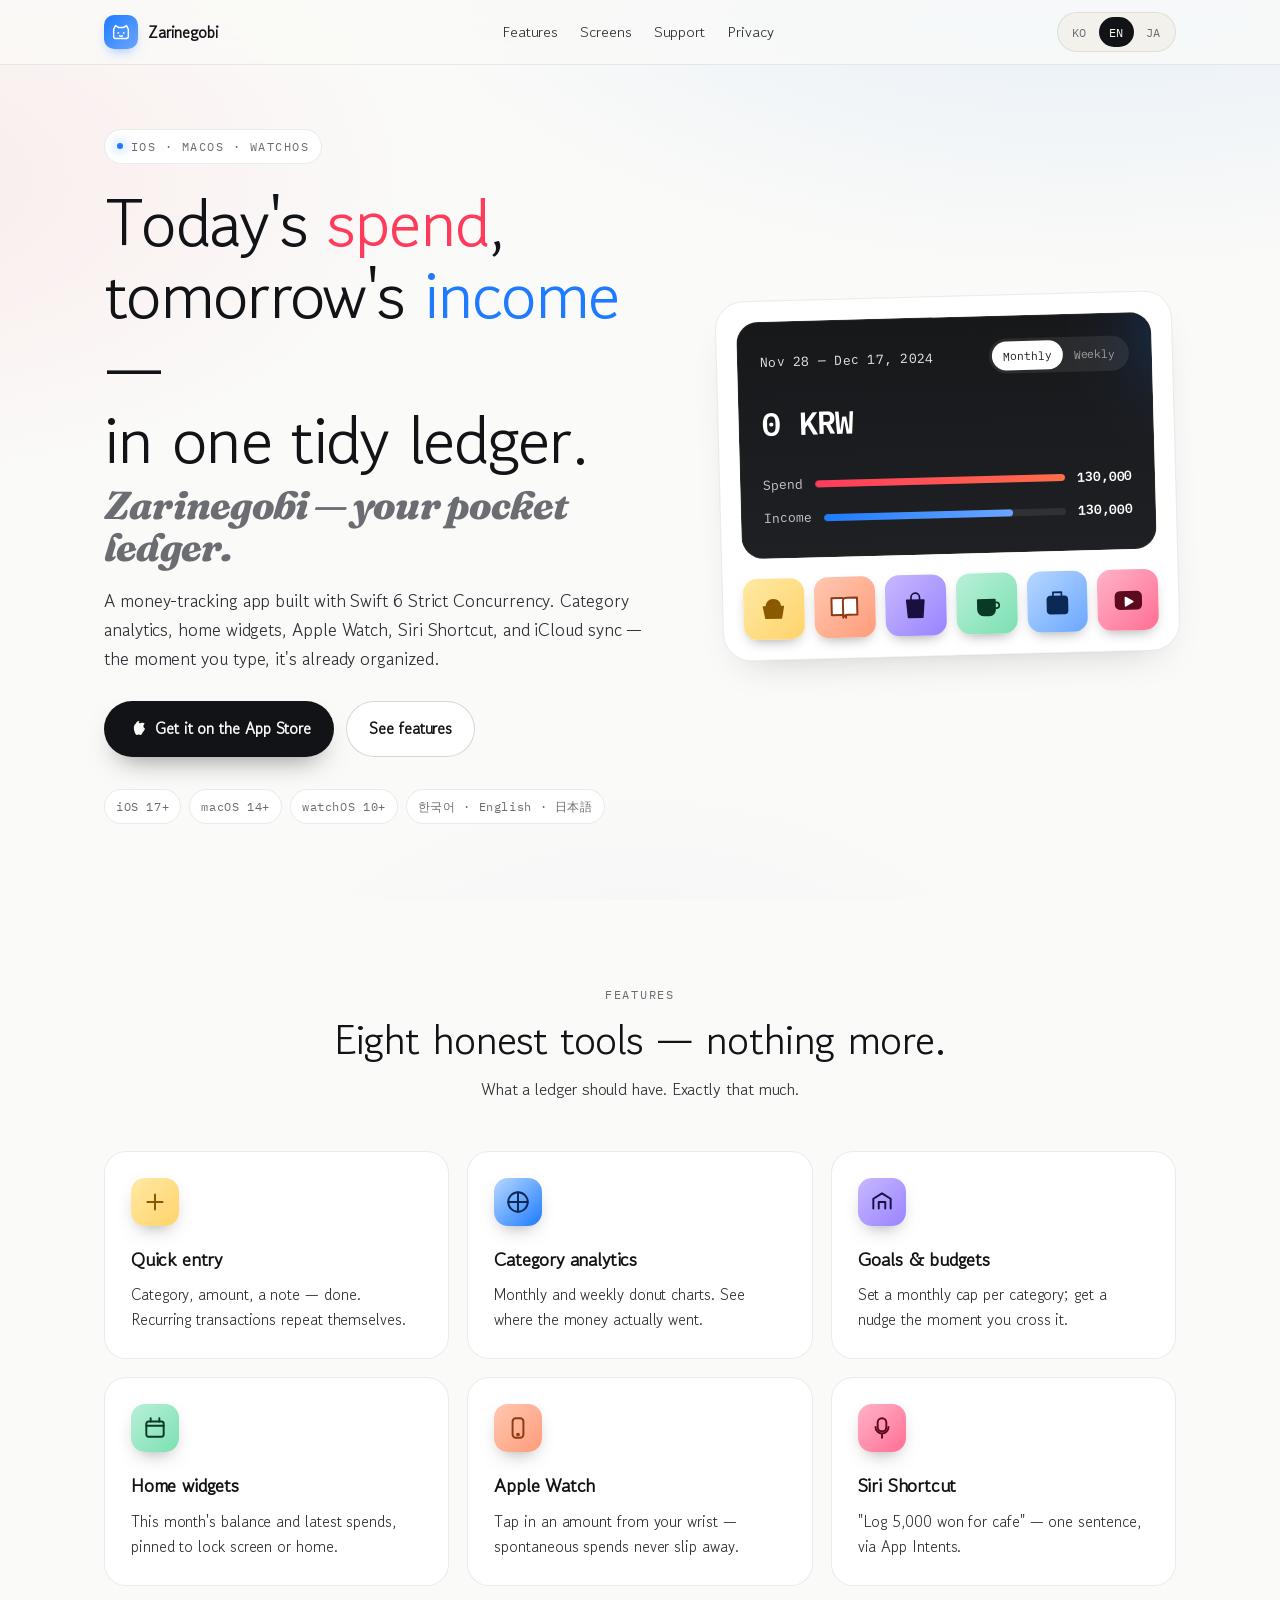
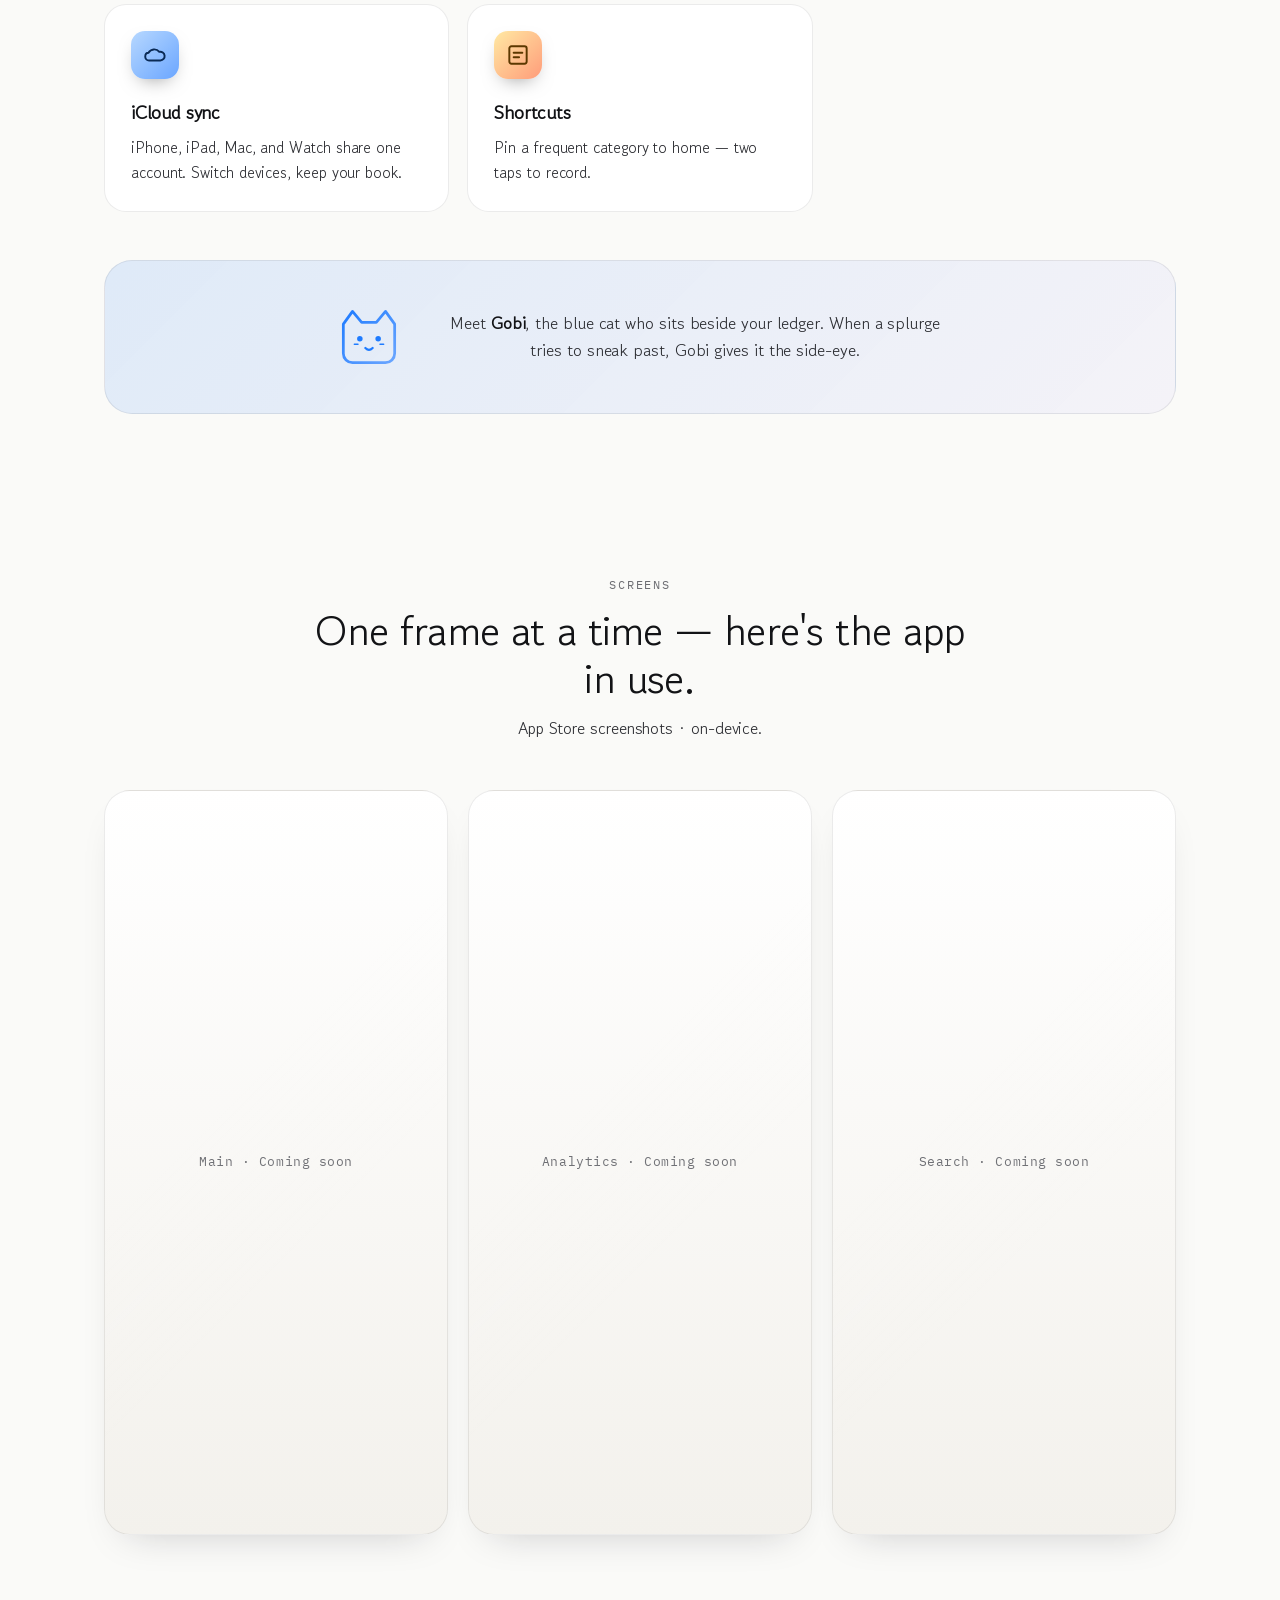
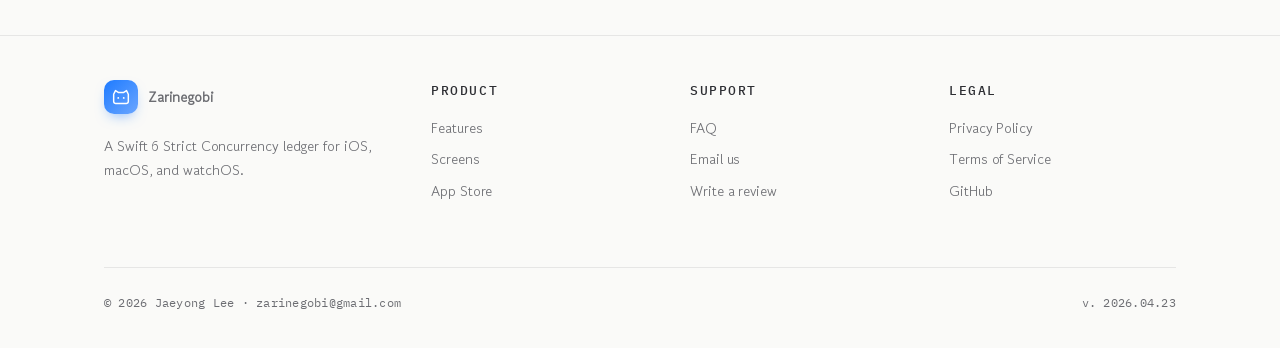
==== en/index.html @ a9ab6110 "feat: 다국어 랜딩 페이지 구현 (ko/en/ja) Universal Link placeholder 템플릿이던 index.html을 삭제하고 공식 랜딩으로 교체. 한국어를 기본" ====
<!DOCTYPE html>
<html lang="en">
<head>
<meta charset="UTF-8" />
<meta name="viewport" content="width=device-width, initial-scale=1.0, viewport-fit=cover" />
<title>Zarinegobi — A pocket ledger for thrifty souls</title>
<meta name="description" content="A Swift 6 Strict Concurrency money-tracking app for iOS, macOS, and watchOS. Category analytics, widgets, Apple Watch, Siri Shortcut, iCloud sync." />
<meta name="theme-color" content="#0A0A0B" media="(prefers-color-scheme: dark)" />
<meta name="theme-color" content="#FAFAF8" media="(prefers-color-scheme: light)" />
<link rel="canonical" href="https://project-strict-money-checking.github.io/en/" />
<link rel="alternate" hreflang="ko" href="https://project-strict-money-checking.github.io/" />
<link rel="alternate" hreflang="en" href="https://project-strict-money-checking.github.io/en/" />
<link rel="alternate" hreflang="ja" href="https://project-strict-money-checking.github.io/ja/" />
<link rel="alternate" hreflang="x-default" href="https://project-strict-money-checking.github.io/" />
<meta property="og:type" content="website" />
<meta property="og:locale" content="en_US" />
<meta property="og:title" content="Zarinegobi — A pocket ledger for thrifty souls" />
<meta property="og:description" content="Category analytics, home widgets, Apple Watch, Siri Shortcut, and iCloud sync in one tidy little ledger." />
<meta property="og:url" content="https://project-strict-money-checking.github.io/en/" />
<meta property="og:site_name" content="Zarinegobi" />
<meta name="twitter:card" content="summary_large_image" />
<link rel="stylesheet" href="/assets/css/style.css" />
</head>
<body>

<header class="site-header">
  <div class="container">
    <a class="brand" href="/en/" aria-label="Zarinegobi home">
      <span class="brand-mark" aria-hidden="true">
        <svg viewBox="0 0 24 24" fill="none" stroke="#fff" stroke-width="1.6" stroke-linecap="round" stroke-linejoin="round">
          <path d="M4 9 6 5l3 2h6l3-2 2 4v8a2 2 0 0 1-2 2H6a2 2 0 0 1-2-2V9Z"/>
          <circle cx="9" cy="13" r="1" fill="#fff" stroke="none"/>
          <circle cx="15" cy="13" r="1" fill="#fff" stroke="none"/>
          <path d="M10.5 16c.5.5 1 .7 1.5.7s1-.2 1.5-.7"/>
        </svg>
      </span>
      <span>Zarinegobi</span>
    </a>
    <nav class="nav" aria-label="Primary">
      <a href="#features">Features</a>
      <a href="#screenshots">Screens</a>
      <a href="/support/">Support</a>
      <a href="/privacy/en.html">Privacy</a>
    </nav>
    <div class="lang-switch" aria-label="Language">
      <a href="/">KO</a>
      <a href="/en/" class="active" aria-current="page">EN</a>
      <a href="/ja/">JA</a>
    </div>
  </div>
</header>

<main>

<section class="hero">
  <div class="container hero-grid">
    <div class="hero-copy">
      <span class="eyebrow reveal d1"><span class="dot"></span> iOS · macOS · watchOS</span>
      <h1 class="reveal d2">
        Today's <span class="accent-expense">spend</span>,<br />
        tomorrow's <span class="accent-income">income</span> —<br />
        in one tidy ledger.
        <span class="en">Zarinegobi — your pocket ledger.</span>
      </h1>
      <p class="lead reveal d3">
        A money-tracking app built with Swift 6 Strict Concurrency.
        Category analytics, home widgets, Apple Watch, Siri Shortcut,
        and iCloud sync — the moment you type, it's already organized.
      </p>
      <div class="cta-row reveal d4">
        <a class="btn btn-primary" href="https://apps.apple.com/app/id6740001506" rel="noopener">
          <svg viewBox="0 0 24 24" fill="currentColor" aria-hidden="true"><path d="M16.365 1.43c0 1.14-.48 2.24-1.25 3.03-.83.86-2.19 1.53-3.32 1.44-.13-1.14.41-2.32 1.21-3.11.87-.86 2.3-1.52 3.36-1.36ZM20.5 17.38c-.55 1.27-1.22 2.51-2.27 2.54-1.04.03-1.38-.62-2.57-.62-1.19 0-1.57.59-2.56.64-1.05.05-1.85-1.37-2.41-2.62-1.66-3.65-2.94-10.31 1.24-12.76 1.03-.61 2.1-.94 3.15-.95 1.02-.02 1.99.69 2.62.69.63 0 1.8-.85 3.04-.72.52.02 1.98.21 2.92 1.58-.08.05-1.75 1.02-1.74 3.04.02 2.42 2.12 3.22 2.15 3.23-.02.06-.33 1.14-1.1 2.26Z"/></svg>
          Get it on the App Store
        </a>
        <a class="btn btn-secondary" href="#features">See features</a>
      </div>
      <div class="platform-badges reveal d5">
        <span>iOS 17+</span>
        <span>macOS 14+</span>
        <span>watchOS 10+</span>
        <span>한국어 · English · 日本語</span>
      </div>
    </div>

    <div class="hero-visual reveal d3" aria-hidden="true">
      <div class="phone-card">
        <div class="balance-card">
          <div class="balance-head">
            <span class="period">Nov 28 — Dec 17, 2024</span>
            <span class="toggle-pill"><span class="active">Monthly</span><span>Weekly</span></span>
          </div>
          <div class="balance-amount">0 KRW</div>
          <div class="flow-row">
            <span class="label">Spend</span>
            <span class="flow-bar expense"></span>
            <span class="amount">130,000</span>
          </div>
          <div class="flow-row">
            <span class="label">Income</span>
            <span class="flow-bar income"></span>
            <span class="amount">130,000</span>
          </div>
        </div>

        <div class="chip-row">
          <div class="chip" style="--c1:#FFE9A3; --c2:#FFD36B" title="Food">
            <svg viewBox="0 0 24 24" fill="#8B5A00" stroke="#8B5A00" stroke-width="1" stroke-linejoin="round"><path d="M5 10h14l-1.5 8h-11L5 10Z"/><path d="M7 10c0-3 2-5 5-5s5 2 5 5"/></svg>
          </div>
          <div class="chip" style="--c1:#FFC7B0; --c2:#FF9C7A" title="Education">
            <svg viewBox="0 0 24 24" fill="none" stroke="#8B3A15" stroke-width="1.4" stroke-linejoin="round"><path d="M3 5h7c1.5 0 3 .8 3 2v12c0-1-1.5-2-3-2H3V5Z" fill="#FFF"/><path d="M21 5h-7c-1.5 0-3 .8-3 2v12c0-1 1.5-2 3-2h7V5Z" fill="#FFF"/></svg>
          </div>
          <div class="chip" style="--c1:#C7B8FF; --c2:#9A83FF" title="Shopping">
            <svg viewBox="0 0 24 24" fill="#1A1040" stroke="#1A1040" stroke-width="1.2" stroke-linejoin="round"><path d="M6 8h12l-1 12H7L6 8Z"/><path d="M9 8V6a3 3 0 1 1 6 0v2" fill="none" stroke-linecap="round"/></svg>
          </div>
          <div class="chip" style="--c1:#B9F0D8; --c2:#7BE0B1" title="Cafe">
            <svg viewBox="0 0 24 24" fill="#0A3A25" stroke="#0A3A25" stroke-width="1.2" stroke-linejoin="round"><path d="M6 9h12v7a4 4 0 0 1-4 4h-4a4 4 0 0 1-4-4V9Z"/><path d="M18 11h1a2 2 0 0 1 0 4h-1" fill="none"/></svg>
          </div>
          <div class="chip" style="--c1:#B7D8FF; --c2:#6BA6FF" title="Travel">
            <svg viewBox="0 0 24 24" fill="#0A2A55" stroke="#0A2A55" stroke-width="1.2" stroke-linejoin="round"><rect x="5" y="8" width="14" height="12" rx="2"/><path d="M9 8V5h6v3" fill="none" stroke-linecap="round"/></svg>
          </div>
          <div class="chip" style="--c1:#FFB3C7; --c2:#FF6E94" title="Subscriptions">
            <svg viewBox="0 0 24 24" fill="#5C0A1E" stroke="#5C0A1E" stroke-width="1.2" stroke-linejoin="round"><rect x="3" y="6" width="18" height="12" rx="3"/><path d="m10 10 5 2.9-5 2.9v-5.8Z" fill="#fff" stroke="#fff"/></svg>
          </div>
        </div>
      </div>
    </div>
  </div>
</section>

<section id="features">
  <div class="container">
    <div class="section-head">
      <div class="tag">FEATURES</div>
      <h2>Eight honest tools — nothing more.</h2>
      <p>What a ledger should have. Exactly that much.</p>
    </div>

    <div class="feature-grid">
      <article class="feature-card reveal d1">
        <span class="feature-icon" style="--c1:#FFE9A3; --c2:#FFD36B">
          <svg viewBox="0 0 24 24" fill="none" stroke="#8B5A00" stroke-width="1.8" stroke-linecap="round" stroke-linejoin="round"><path d="M12 5v14M5 12h14"/></svg>
        </span>
        <h3>Quick entry</h3>
        <p>Category, amount, a note — done. Recurring transactions repeat themselves.</p>
      </article>

      <article class="feature-card reveal d2">
        <span class="feature-icon" style="--c1:#B7D8FF; --c2:#1E7BFF">
          <svg viewBox="0 0 24 24" fill="none" stroke="#0A2A55" stroke-width="1.8" stroke-linecap="round" stroke-linejoin="round"><circle cx="12" cy="12" r="9"/><path d="M12 3v18M3 12h18"/></svg>
        </span>
        <h3>Category analytics</h3>
        <p>Monthly and weekly donut charts. See where the money actually went.</p>
      </article>

      <article class="feature-card reveal d3">
        <span class="feature-icon" style="--c1:#C7B8FF; --c2:#9A83FF">
          <svg viewBox="0 0 24 24" fill="none" stroke="#1A1040" stroke-width="1.8" stroke-linecap="round" stroke-linejoin="round"><path d="M4 18V9l8-5 8 5v9"/><path d="M9 18v-6h6v6"/></svg>
        </span>
        <h3>Goals & budgets</h3>
        <p>Set a monthly cap per category; get a nudge the moment you cross it.</p>
      </article>

      <article class="feature-card reveal d4">
        <span class="feature-icon" style="--c1:#B9F0D8; --c2:#7BE0B1">
          <svg viewBox="0 0 24 24" fill="none" stroke="#0A3A25" stroke-width="1.8" stroke-linecap="round" stroke-linejoin="round"><rect x="4" y="6" width="16" height="14" rx="2"/><path d="M8 3v3M16 3v3M4 10h16"/></svg>
        </span>
        <h3>Home widgets</h3>
        <p>This month's balance and latest spends, pinned to lock screen or home.</p>
      </article>

      <article class="feature-card reveal d4">
        <span class="feature-icon" style="--c1:#FFC7B0; --c2:#FF9C7A">
          <svg viewBox="0 0 24 24" fill="none" stroke="#8B3A15" stroke-width="1.8" stroke-linecap="round" stroke-linejoin="round"><rect x="7" y="3" width="10" height="18" rx="3"/><circle cx="12" cy="18" r="0.8" fill="#8B3A15"/></svg>
        </span>
        <h3>Apple Watch</h3>
        <p>Tap in an amount from your wrist — spontaneous spends never slip away.</p>
      </article>

      <article class="feature-card reveal d5">
        <span class="feature-icon" style="--c1:#FFB3C7; --c2:#FF6E94">
          <svg viewBox="0 0 24 24" fill="none" stroke="#5C0A1E" stroke-width="1.8" stroke-linecap="round" stroke-linejoin="round"><path d="M12 3a4 4 0 0 1 4 4v4a4 4 0 0 1-8 0V7a4 4 0 0 1 4-4Z"/><path d="M6 11a6 6 0 0 0 12 0M12 17v4"/></svg>
        </span>
        <h3>Siri Shortcut</h3>
        <p>"Log 5,000 won for cafe" — one sentence, via App Intents.</p>
      </article>

      <article class="feature-card reveal d5">
        <span class="feature-icon" style="--c1:#B7D8FF; --c2:#6BA6FF">
          <svg viewBox="0 0 24 24" fill="none" stroke="#0A2A55" stroke-width="1.8" stroke-linecap="round" stroke-linejoin="round"><path d="M6 10c-2 0-3 1.5-3 3.5S4.5 17 6.5 17H17a4 4 0 1 0-1-7.9A6 6 0 0 0 6 10Z"/></svg>
        </span>
        <h3>iCloud sync</h3>
        <p>iPhone, iPad, Mac, and Watch share one account. Switch devices, keep your book.</p>
      </article>

      <article class="feature-card reveal d6">
        <span class="feature-icon" style="--c1:#FFE9A3; --c2:#FF9C7A">
          <svg viewBox="0 0 24 24" fill="none" stroke="#5C3800" stroke-width="1.8" stroke-linecap="round" stroke-linejoin="round"><path d="M4 6a2 2 0 0 1 2-2h12a2 2 0 0 1 2 2v12a2 2 0 0 1-2 2H6a2 2 0 0 1-2-2V6Z"/><path d="M8 10h8M8 14h5"/></svg>
        </span>
        <h3>Shortcuts</h3>
        <p>Pin a frequent category to home — two taps to record.</p>
      </article>
    </div>

    <div class="mascot-strip reveal d6">
      <svg class="mascot" viewBox="0 0 96 96" fill="none" aria-hidden="true">
        <defs><linearGradient id="g" x1="0" x2="1" y1="0" y2="1"><stop offset="0" stop-color="#1E7BFF"/><stop offset="1" stop-color="#6BA6FF"/></linearGradient></defs>
        <path d="M20 34 L30 20 L40 32 H56 L66 20 L76 34 V66 a10 10 0 0 1 -10 10 H30 a10 10 0 0 1 -10 -10 Z" fill="none" stroke="url(#g)" stroke-width="3" stroke-linejoin="round"/>
        <circle cx="38" cy="50" r="3" fill="#1E7BFF"/>
        <circle cx="58" cy="50" r="3" fill="#1E7BFF"/>
        <path d="M44 60 Q48 64 52 60" stroke="#1E7BFF" stroke-width="2.4" stroke-linecap="round" fill="none"/>
        <path d="M32 56 h4 M60 56 h4" stroke="#1E7BFF" stroke-width="1.6" stroke-linecap="round"/>
      </svg>
      <p>
        Meet <strong>Gobi</strong>, the blue cat who sits beside your ledger.
        When a splurge tries to sneak past, Gobi gives it the side-eye.
      </p>
    </div>
  </div>
</section>

<section id="screenshots">
  <div class="container">
    <div class="section-head">
      <div class="tag">SCREENS</div>
      <h2>One frame at a time — here's the app in use.</h2>
      <p>App Store screenshots · on-device.</p>
    </div>
    <div class="shots">
      <div class="shot">Main · Coming soon</div>
      <div class="shot">Analytics · Coming soon</div>
      <div class="shot">Search · Coming soon</div>
    </div>
  </div>
</section>

</main>

<footer class="site-footer">
  <div class="container">
    <div class="about-col">
      <div class="brand" style="margin-bottom: 10px;">
        <span class="brand-mark" aria-hidden="true">
          <svg viewBox="0 0 24 24" fill="none" stroke="#fff" stroke-width="1.6" stroke-linecap="round" stroke-linejoin="round"><path d="M4 9 6 5l3 2h6l3-2 2 4v8a2 2 0 0 1-2 2H6a2 2 0 0 1-2-2V9Z"/><circle cx="9" cy="13" r="1" fill="#fff" stroke="none"/><circle cx="15" cy="13" r="1" fill="#fff" stroke="none"/></svg>
        </span>
        <span>Zarinegobi</span>
      </div>
      <p>A Swift 6 Strict Concurrency ledger for iOS, macOS, and watchOS.</p>
    </div>
    <div>
      <h4>Product</h4>
      <ul>
        <li><a href="#features">Features</a></li>
        <li><a href="#screenshots">Screens</a></li>
        <li><a href="https://apps.apple.com/app/id6740001506" rel="noopener">App Store</a></li>
      </ul>
    </div>
    <div>
      <h4>Support</h4>
      <ul>
        <li><a href="/support/">FAQ</a></li>
        <li><a href="mailto:zarinegobi@gmail.com">Email us</a></li>
        <li><a href="https://apps.apple.com/app/id6740001506?action=write-review" rel="noopener">Write a review</a></li>
      </ul>
    </div>
    <div>
      <h4>Legal</h4>
      <ul>
        <li><a href="/privacy/en.html">Privacy Policy</a></li>
        <li><a href="/terms/en.html">Terms of Service</a></li>
        <li><a href="https://github.com/HoJongE" rel="noopener">GitHub</a></li>
      </ul>
    </div>
    <div class="legal-line">
      <span>© 2026 Jaeyong Lee · zarinegobi@gmail.com</span>
      <span>v. 2026.04.23</span>
    </div>
  </div>
</footer>

</body>
</html>
---- assets/css/style.css ----
/* ==========================================================================
   자린이와 고비 — Pocket Ledger
   앱 브랜드 DNA를 웹으로 확장: 다크 우선, 파스텔 칩, 또렷한 레드/블루 시그널
   ========================================================================== */

/* ---------- Fonts ---------- */
@import url("https://fonts.googleapis.com/css2?family=Gowun+Dodum&family=IBM+Plex+Mono:wght@400;500;600&family=Fraunces:opsz,wght@9..144,400;9..144,600;9..144,800&display=swap");

/* ---------- Reset ---------- */
*, *::before, *::after { box-sizing: border-box; }
html, body, h1, h2, h3, h4, h5, h6, p, ul, ol, figure, blockquote { margin: 0; padding: 0; }
ul, ol { list-style: none; }
a { color: inherit; text-decoration: none; }
img, svg { display: block; max-width: 100%; }
button { font: inherit; border: 0; background: none; cursor: pointer; color: inherit; }

/* ---------- Design Tokens ---------- */
:root {
  /* Dark (default) */
  --bg:         #0A0A0B;
  --surface:   #17181A;
  --surface-2: #1F2024;
  --hairline:  rgba(255, 255, 255, 0.08);
  --hairline-strong: rgba(255, 255, 255, 0.14);
  --ink:       #F5F5F7;
  --ink-dim:   #C8C9CE;
  --muted:     #8A8B90;

  /* Financial signals (앱과 동일 톤) */
  --expense:   #FF3B5C;
  --income:    #1E7BFF;

  /* Pastel chips (카테고리 아이콘 계열) */
  --chip-cream:    #FFE9A3;
  --chip-cream-2:  #FFD36B;
  --chip-mint:     #B9F0D8;
  --chip-mint-2:   #7BE0B1;
  --chip-lavender: #C7B8FF;
  --chip-lavender-2:#9A83FF;
  --chip-peach:    #FFC7B0;
  --chip-peach-2:  #FF9C7A;
  --chip-sky:      #B7D8FF;
  --chip-rose:     #FFB3C7;

  /* Radius & shadow */
  --r-sm: 10px;
  --r-md: 16px;
  --r-lg: 22px;
  --r-xl: 28px;
  --r-pill: 999px;
  --shadow-card: 0 1px 0 rgba(255,255,255,0.04) inset, 0 20px 40px -20px rgba(0,0,0,0.6);
  --shadow-hover: 0 1px 0 rgba(255,255,255,0.06) inset, 0 28px 50px -22px rgba(0,0,0,0.7);

  /* Typography scale */
  --font-body: "Gowun Dodum", ui-sans-serif, system-ui, -apple-system, "Apple SD Gothic Neo", sans-serif;
  --font-mono: "IBM Plex Mono", ui-monospace, SFMono-Regular, Menlo, monospace;
  --font-display: "Fraunces", "Gowun Dodum", serif;

  /* Motion */
  --ease: cubic-bezier(0.2, 0.7, 0.2, 1);
}

@media (prefers-color-scheme: light) {
  :root {
    --bg:         #FAFAF8;
    --surface:   #FFFFFF;
    --surface-2: #F3F1EC;
    --hairline:  rgba(10, 10, 11, 0.08);
    --hairline-strong: rgba(10, 10, 11, 0.16);
    --ink:       #121316;
    --ink-dim:   #2D2E33;
    --muted:     #6C6D72;
    --shadow-card: 0 1px 0 rgba(255,255,255,1) inset, 0 18px 40px -24px rgba(20,20,30,0.25);
    --shadow-hover: 0 1px 0 rgba(255,255,255,1) inset, 0 26px 48px -26px rgba(20,20,30,0.35);
  }
}

/* ---------- Base ---------- */
html {
  font-size: 16px;
  scroll-behavior: smooth;
  -webkit-font-smoothing: antialiased;
  -moz-osx-font-smoothing: grayscale;
  text-rendering: optimizeLegibility;
}
body {
  font-family: var(--font-body);
  background: var(--bg);
  color: var(--ink);
  line-height: 1.65;
  letter-spacing: -0.005em;
  min-height: 100vh;
  overflow-x: hidden;
  background-image:
    radial-gradient(1200px 600px at 85% -10%, rgba(30, 123, 255, 0.10), transparent 60%),
    radial-gradient(900px 500px at -10% 20%, rgba(255, 59, 92, 0.08), transparent 60%),
    radial-gradient(700px 500px at 50% 120%, rgba(199, 184, 255, 0.10), transparent 60%);
  background-attachment: fixed;
}

::selection { background: var(--expense); color: #fff; }

/* ---------- Layout ---------- */
.container {
  width: 100%;
  max-width: 1120px;
  margin: 0 auto;
  padding: 0 24px;
}
@media (max-width: 640px) {
  .container { padding: 0 18px; }
}

/* ---------- Header ---------- */
.site-header {
  position: sticky;
  top: 0;
  z-index: 50;
  backdrop-filter: saturate(180%) blur(14px);
  -webkit-backdrop-filter: saturate(180%) blur(14px);
  background: color-mix(in oklab, var(--bg) 78%, transparent);
  border-bottom: 1px solid var(--hairline);
}
.site-header .container {
  display: flex;
  align-items: center;
  justify-content: space-between;
  min-height: 64px;
  gap: 16px;
}
.brand {
  display: inline-flex;
  align-items: center;
  gap: 10px;
  font-weight: 600;
  letter-spacing: -0.01em;
}
.brand-mark {
  width: 34px;
  height: 34px;
  border-radius: 10px;
  background: linear-gradient(135deg, #1E7BFF 0%, #6BA6FF 100%);
  display: inline-flex;
  align-items: center;
  justify-content: center;
  box-shadow: 0 6px 14px -6px rgba(30, 123, 255, 0.6);
}
.brand-mark svg { width: 22px; height: 22px; }
.nav {
  display: flex;
  gap: 22px;
  font-size: 0.94rem;
}
.nav a { color: var(--ink-dim); transition: color 0.2s var(--ease); }
.nav a:hover { color: var(--ink); }
.lang-switch {
  display: inline-flex;
  gap: 2px;
  padding: 4px;
  border-radius: var(--r-pill);
  background: var(--surface-2);
  border: 1px solid var(--hairline);
  font-family: var(--font-mono);
  font-size: 0.78rem;
}
.lang-switch a {
  padding: 5px 10px;
  border-radius: var(--r-pill);
  color: var(--muted);
  letter-spacing: 0.04em;
}
.lang-switch a.active {
  background: var(--ink);
  color: var(--bg);
}
@media (max-width: 720px) {
  .nav { display: none; }
}

/* ---------- Hero ---------- */
.hero {
  padding: 64px 0 80px;
  position: relative;
}
@media (max-width: 720px) { .hero { padding: 40px 0 48px; } }

.hero-grid {
  display: grid;
  grid-template-columns: 1.1fr 0.9fr;
  gap: 56px;
  align-items: center;
}
@media (max-width: 900px) {
  .hero-grid { grid-template-columns: 1fr; gap: 40px; }
}

.eyebrow {
  display: inline-flex;
  align-items: center;
  gap: 8px;
  font-family: var(--font-mono);
  font-size: 0.78rem;
  letter-spacing: 0.12em;
  text-transform: uppercase;
  color: var(--muted);
  padding: 6px 12px;
  border-radius: var(--r-pill);
  background: var(--surface);
  border: 1px solid var(--hairline);
}
.eyebrow .dot {
  width: 6px; height: 6px; border-radius: 50%;
  background: var(--income);
  box-shadow: 0 0 12px var(--income);
  animation: pulse 2.4s var(--ease) infinite;
}
@keyframes pulse {
  0%, 100% { opacity: 1; transform: scale(1); }
  50% { opacity: 0.55; transform: scale(0.85); }
}

.hero h1 {
  font-family: var(--font-body);
  font-size: clamp(2.2rem, 6.2vw, 4.2rem);
  line-height: 1.08;
  letter-spacing: -0.025em;
  margin: 22px 0 18px;
  font-weight: 400;
}
.hero h1 .accent-income { color: var(--income); }
.hero h1 .accent-expense { color: var(--expense); }
.hero h1 .en {
  display: block;
  font-family: var(--font-display);
  font-weight: 800;
  font-style: italic;
  font-size: 0.58em;
  letter-spacing: -0.02em;
  color: var(--muted);
  margin-top: 8px;
}
.hero p.lead {
  font-size: 1.1rem;
  color: var(--ink-dim);
  max-width: 540px;
  margin-bottom: 28px;
}
@media (max-width: 640px) {
  .hero p.lead { font-size: 1rem; }
}

.cta-row {
  display: flex;
  flex-wrap: wrap;
  gap: 12px;
  margin-bottom: 32px;
}
.btn {
  display: inline-flex;
  align-items: center;
  gap: 10px;
  padding: 14px 22px;
  border-radius: var(--r-pill);
  font-weight: 600;
  font-size: 0.98rem;
  transition: transform 0.25s var(--ease), box-shadow 0.25s var(--ease), background 0.2s var(--ease);
  border: 1px solid transparent;
}
.btn-primary {
  background: var(--ink);
  color: var(--bg);
  box-shadow: 0 14px 28px -14px rgba(0,0,0,0.5);
}
.btn-primary:hover { transform: translateY(-2px); box-shadow: 0 22px 36px -16px rgba(0,0,0,0.55); }
.btn-secondary {
  background: var(--surface);
  color: var(--ink);
  border-color: var(--hairline-strong);
}
.btn-secondary:hover { background: var(--surface-2); transform: translateY(-2px); }
.btn svg { width: 18px; height: 18px; }

.platform-badges {
  display: flex;
  flex-wrap: wrap;
  gap: 8px;
  font-family: var(--font-mono);
  font-size: 0.78rem;
  color: var(--muted);
  letter-spacing: 0.05em;
}
.platform-badges span {
  padding: 6px 11px;
  border-radius: var(--r-pill);
  background: var(--surface);
  border: 1px solid var(--hairline);
}

/* ---------- Hero Visual (앱 카드 재현) ---------- */
.hero-visual {
  position: relative;
  perspective: 1200px;
}
.phone-card {
  position: relative;
  padding: 20px;
  background: var(--surface);
  border: 1px solid var(--hairline);
  border-radius: var(--r-xl);
  box-shadow: var(--shadow-card);
  transform: rotate(-1.5deg);
  transition: transform 0.6s var(--ease);
}
.phone-card:hover { transform: rotate(0deg) translateY(-4px); }

.balance-card {
  padding: 22px;
  border-radius: var(--r-lg);
  background: linear-gradient(180deg, #17181A 0%, #1F2024 100%);
  border: 1px solid rgba(255,255,255,0.06);
  position: relative;
  overflow: hidden;
}
.balance-card::before {
  content: "";
  position: absolute;
  inset: -40% -40% auto auto;
  width: 220px; height: 220px;
  background: radial-gradient(circle, rgba(30, 123, 255, 0.35), transparent 65%);
  filter: blur(30px);
  pointer-events: none;
}
.balance-head {
  display: flex;
  align-items: center;
  justify-content: space-between;
  margin-bottom: 18px;
}
.balance-head .period {
  font-family: var(--font-mono);
  font-size: 0.82rem;
  color: #E7E7EA;
  letter-spacing: 0.02em;
}
.toggle-pill {
  display: inline-flex;
  background: rgba(255,255,255,0.08);
  border-radius: var(--r-pill);
  padding: 3px;
  font-family: var(--font-mono);
  font-size: 0.72rem;
}
.toggle-pill span {
  padding: 5px 11px;
  border-radius: var(--r-pill);
  color: rgba(255,255,255,0.55);
}
.toggle-pill span.active { background: #fff; color: #1F2024; }

.balance-amount {
  font-family: var(--font-mono);
  font-size: 2rem;
  font-weight: 600;
  color: #fff;
  letter-spacing: -0.02em;
  margin-bottom: 18px;
}

.flow-row {
  display: grid;
  grid-template-columns: auto 1fr auto;
  gap: 12px;
  align-items: center;
  padding: 6px 0;
  font-family: var(--font-mono);
  font-size: 0.82rem;
}
.flow-row .label { color: #C8C9CE; }
.flow-row .amount { color: #fff; font-weight: 600; }
.flow-bar {
  height: 7px;
  border-radius: 4px;
  background: rgba(255,255,255,0.08);
  overflow: hidden;
  position: relative;
}
.flow-bar::after {
  content: "";
  position: absolute;
  inset: 0 0 0 0;
  border-radius: 4px;
  transform-origin: left;
  animation: barFill 1.6s var(--ease) 0.3s both;
}
.flow-bar.expense::after { background: linear-gradient(90deg, #FF3B5C, #FF6D4A); width: 100%; }
.flow-bar.income::after  { background: linear-gradient(90deg, #1E7BFF, #6BA6FF); width: 78%; }
@keyframes barFill {
  from { transform: scaleX(0); }
  to   { transform: scaleX(1); }
}

/* Category chips under balance card — echoes app's category icons */
.chip-row {
  display: grid;
  grid-template-columns: repeat(6, 1fr);
  gap: 10px;
  margin-top: 20px;
}
@media (max-width: 420px) {
  .chip-row { grid-template-columns: repeat(4, 1fr); }
  .chip-row .chip:nth-child(n+5) { display: none; }
}
.chip {
  aspect-ratio: 1;
  border-radius: 14px;
  display: flex;
  align-items: center;
  justify-content: center;
  background: linear-gradient(135deg, var(--c1), var(--c2));
  box-shadow: 0 6px 14px -6px rgba(0,0,0,0.4);
}
.chip svg { width: 56%; height: 56%; }

/* ---------- Sections ---------- */
section { padding: 80px 0; scroll-margin-top: 72px; }
@media (max-width: 720px) { section { padding: 56px 0; } }

.section-head {
  max-width: 680px;
  margin: 0 auto 48px;
  text-align: center;
}
.section-head .tag {
  font-family: var(--font-mono);
  font-size: 0.78rem;
  letter-spacing: 0.14em;
  text-transform: uppercase;
  color: var(--muted);
  margin-bottom: 12px;
}
.section-head h2 {
  font-size: clamp(1.8rem, 4vw, 2.6rem);
  font-weight: 400;
  letter-spacing: -0.02em;
  line-height: 1.15;
}
.section-head p {
  color: var(--ink-dim);
  margin-top: 12px;
  font-size: 1.02rem;
}

/* ---------- Feature Grid ---------- */
.feature-grid {
  display: grid;
  grid-template-columns: repeat(3, 1fr);
  gap: 18px;
}
@media (max-width: 900px) { .feature-grid { grid-template-columns: repeat(2, 1fr); } }
@media (max-width: 560px) { .feature-grid { grid-template-columns: 1fr; } }

.feature-card {
  padding: 26px;
  border-radius: var(--r-lg);
  background: var(--surface);
  border: 1px solid var(--hairline);
  transition: transform 0.3s var(--ease), box-shadow 0.3s var(--ease), border-color 0.3s var(--ease);
  position: relative;
  overflow: hidden;
}
.feature-card:hover {
  transform: translateY(-3px);
  box-shadow: var(--shadow-hover);
  border-color: var(--hairline-strong);
}
.feature-icon {
  width: 48px;
  height: 48px;
  border-radius: 14px;
  display: inline-flex;
  align-items: center;
  justify-content: center;
  margin-bottom: 18px;
  background: linear-gradient(135deg, var(--c1), var(--c2));
  box-shadow: 0 8px 20px -10px rgba(0,0,0,0.5);
}
.feature-icon svg { width: 26px; height: 26px; }
.feature-card h3 {
  font-size: 1.15rem;
  font-weight: 600;
  letter-spacing: -0.01em;
  margin-bottom: 8px;
}
.feature-card p {
  color: var(--ink-dim);
  font-size: 0.95rem;
}

/* ---------- Screenshots Section ---------- */
.shots {
  display: grid;
  grid-template-columns: repeat(3, 1fr);
  gap: 20px;
}
@media (max-width: 900px) { .shots { grid-template-columns: repeat(2, 1fr); } }
@media (max-width: 560px) { .shots { grid-template-columns: 1fr; } }

.shot {
  aspect-ratio: 9 / 19.5;
  border-radius: 26px;
  background: linear-gradient(180deg, var(--surface) 0%, var(--surface-2) 100%);
  border: 1px solid var(--hairline);
  display: flex;
  align-items: center;
  justify-content: center;
  color: var(--muted);
  font-family: var(--font-mono);
  font-size: 0.82rem;
  letter-spacing: 0.04em;
  position: relative;
  overflow: hidden;
  box-shadow: var(--shadow-card);
  transition: transform 0.3s var(--ease);
}
.shot:hover { transform: translateY(-4px); }
.shot::before {
  content: "";
  position: absolute;
  inset: 0;
  background:
    linear-gradient(135deg, transparent 40%, rgba(255,255,255,0.04) 50%, transparent 60%),
    repeating-linear-gradient(45deg, rgba(255,255,255,0.02) 0 2px, transparent 2px 10px);
  pointer-events: none;
}

/* ---------- Mascot (고비) ---------- */
.mascot-strip {
  margin-top: 48px;
  padding: 32px 24px;
  border-radius: var(--r-xl);
  background: linear-gradient(135deg, rgba(30, 123, 255, 0.12), rgba(199, 184, 255, 0.10));
  border: 1px solid var(--hairline);
  display: flex;
  align-items: center;
  gap: 22px;
  flex-wrap: wrap;
  justify-content: center;
  text-align: center;
}
.mascot-strip .mascot { width: 88px; height: 88px; flex-shrink: 0; }
.mascot-strip p {
  font-size: 1.04rem;
  color: var(--ink-dim);
  max-width: 520px;
}
.mascot-strip strong { color: var(--ink); font-weight: 600; }

/* ---------- Document pages (privacy/terms/support) ---------- */
.doc {
  padding: 60px 0 120px;
}
.doc .container { max-width: 820px; }
.doc header.doc-head {
  padding: 24px 0 40px;
  border-bottom: 1px solid var(--hairline);
  margin-bottom: 40px;
}
.doc .doc-head .tag {
  font-family: var(--font-mono);
  font-size: 0.78rem;
  letter-spacing: 0.14em;
  text-transform: uppercase;
  color: var(--muted);
}
.doc .doc-head h1 {
  font-size: clamp(1.8rem, 4vw, 2.6rem);
  font-weight: 400;
  letter-spacing: -0.02em;
  margin: 12px 0 8px;
}
.doc .doc-head .meta {
  font-family: var(--font-mono);
  font-size: 0.82rem;
  color: var(--muted);
  margin-top: 10px;
}
.doc h2 {
  font-size: 1.35rem;
  font-weight: 600;
  letter-spacing: -0.01em;
  margin: 40px 0 14px;
  padding-top: 16px;
  border-top: 1px solid var(--hairline);
}
.doc h2:first-of-type { border-top: 0; padding-top: 0; }
.doc h3 {
  font-size: 1.05rem;
  font-weight: 600;
  margin: 20px 0 8px;
  color: var(--ink);
}
.doc p, .doc li {
  color: var(--ink-dim);
  font-size: 1rem;
  line-height: 1.8;
}
.doc p { margin-bottom: 14px; }
.doc ul, .doc ol { margin: 8px 0 18px 0; padding-left: 0; }
.doc ul li, .doc ol li {
  position: relative;
  padding-left: 22px;
  margin-bottom: 6px;
}
.doc ul li::before {
  content: "";
  position: absolute;
  left: 6px; top: 0.75em;
  width: 5px; height: 5px;
  border-radius: 50%;
  background: var(--muted);
}
.doc ol { counter-reset: docitem; }
.doc ol > li { counter-increment: docitem; }
.doc ol > li::before {
  content: counter(docitem);
  font-family: var(--font-mono);
  font-size: 0.78rem;
  color: var(--income);
  position: absolute;
  left: 0; top: 0.25em;
  font-weight: 600;
}
.doc a {
  color: var(--income);
  border-bottom: 1px solid color-mix(in oklab, var(--income) 40%, transparent);
  transition: border-color 0.2s var(--ease);
}
.doc a:hover { border-bottom-color: var(--income); }
.doc table {
  width: 100%;
  border-collapse: collapse;
  margin: 18px 0 24px;
  font-size: 0.95rem;
}
.doc th, .doc td {
  padding: 12px 14px;
  border-bottom: 1px solid var(--hairline);
  text-align: left;
  vertical-align: top;
}
.doc th {
  font-weight: 600;
  color: var(--ink);
  font-size: 0.86rem;
  letter-spacing: 0.02em;
  background: var(--surface);
}
.doc blockquote {
  padding: 14px 18px;
  border-left: 3px solid var(--income);
  background: var(--surface);
  border-radius: 0 var(--r-sm) var(--r-sm) 0;
  margin: 18px 0;
  color: var(--ink-dim);
}

/* ---------- Support (FAQ) ---------- */
.faq { display: grid; gap: 12px; }
.faq details {
  background: var(--surface);
  border: 1px solid var(--hairline);
  border-radius: var(--r-md);
  padding: 18px 22px;
  transition: border-color 0.2s var(--ease), background 0.2s var(--ease);
}
.faq details[open] { border-color: var(--hairline-strong); }
.faq summary {
  cursor: pointer;
  list-style: none;
  display: flex;
  justify-content: space-between;
  align-items: center;
  gap: 14px;
  font-weight: 600;
  font-size: 1rem;
  color: var(--ink);
}
.faq summary::-webkit-details-marker { display: none; }
.faq summary::after {
  content: "＋";
  font-family: var(--font-mono);
  color: var(--muted);
  font-size: 1.3rem;
  transition: transform 0.3s var(--ease);
}
.faq details[open] summary::after { content: "−"; }
.faq details > *:not(summary) { margin-top: 12px; color: var(--ink-dim); line-height: 1.75; }

.contact-card {
  margin-top: 40px;
  padding: 28px;
  border-radius: var(--r-lg);
  background: var(--surface);
  border: 1px solid var(--hairline);
  display: grid;
  gap: 14px;
}
.contact-card h3 { font-size: 1.1rem; font-weight: 600; }
.contact-card .contact-row {
  display: flex;
  flex-wrap: wrap;
  gap: 10px;
  align-items: center;
}
.contact-card code {
  font-family: var(--font-mono);
  font-size: 0.92rem;
  padding: 4px 10px;
  background: var(--surface-2);
  border-radius: 6px;
  border: 1px solid var(--hairline);
}

/* ---------- Footer ---------- */
.site-footer {
  border-top: 1px solid var(--hairline);
  padding: 44px 0 36px;
  margin-top: 20px;
  color: var(--muted);
  font-size: 0.9rem;
}
.site-footer .container {
  display: grid;
  grid-template-columns: 1.3fr 1fr 1fr 1fr;
  gap: 32px;
}
@media (max-width: 720px) {
  .site-footer .container { grid-template-columns: 1fr 1fr; }
}
.site-footer h4 {
  font-size: 0.82rem;
  font-family: var(--font-mono);
  letter-spacing: 0.12em;
  text-transform: uppercase;
  color: var(--ink-dim);
  margin-bottom: 14px;
  font-weight: 500;
}
.site-footer ul { display: grid; gap: 8px; }
.site-footer a { color: var(--muted); transition: color 0.2s var(--ease); }
.site-footer a:hover { color: var(--ink); }
.site-footer .about-col p { margin-top: 10px; max-width: 280px; }
.legal-line {
  grid-column: 1 / -1;
  margin-top: 32px;
  padding-top: 24px;
  border-top: 1px solid var(--hairline);
  display: flex;
  flex-wrap: wrap;
  justify-content: space-between;
  gap: 12px;
  font-family: var(--font-mono);
  font-size: 0.78rem;
  letter-spacing: 0.02em;
}

/* ---------- Stagger reveal on load ---------- */
.reveal { opacity: 0; transform: translateY(10px); animation: reveal 0.8s var(--ease) forwards; }
@keyframes reveal {
  to { opacity: 1; transform: translateY(0); }
}
.reveal.d1 { animation-delay: 0.05s; }
.reveal.d2 { animation-delay: 0.15s; }
.reveal.d3 { animation-delay: 0.25s; }
.reveal.d4 { animation-delay: 0.35s; }
.reveal.d5 { animation-delay: 0.45s; }
.reveal.d6 { animation-delay: 0.55s; }

@media (prefers-reduced-motion: reduce) {
  .reveal { opacity: 1; transform: none; animation: none; }
  .flow-bar::after { animation: none; transform: scaleX(1); }
  .eyebrow .dot { animation: none; }
  * { scroll-behavior: auto; }
}

/* ---------- Utility ---------- */
.mono { font-family: var(--font-mono); }
.text-expense { color: var(--expense); }
.text-income { color: var(--income); }
.hr-hairline { height: 1px; background: var(--hairline); border: 0; margin: 32px 0; }
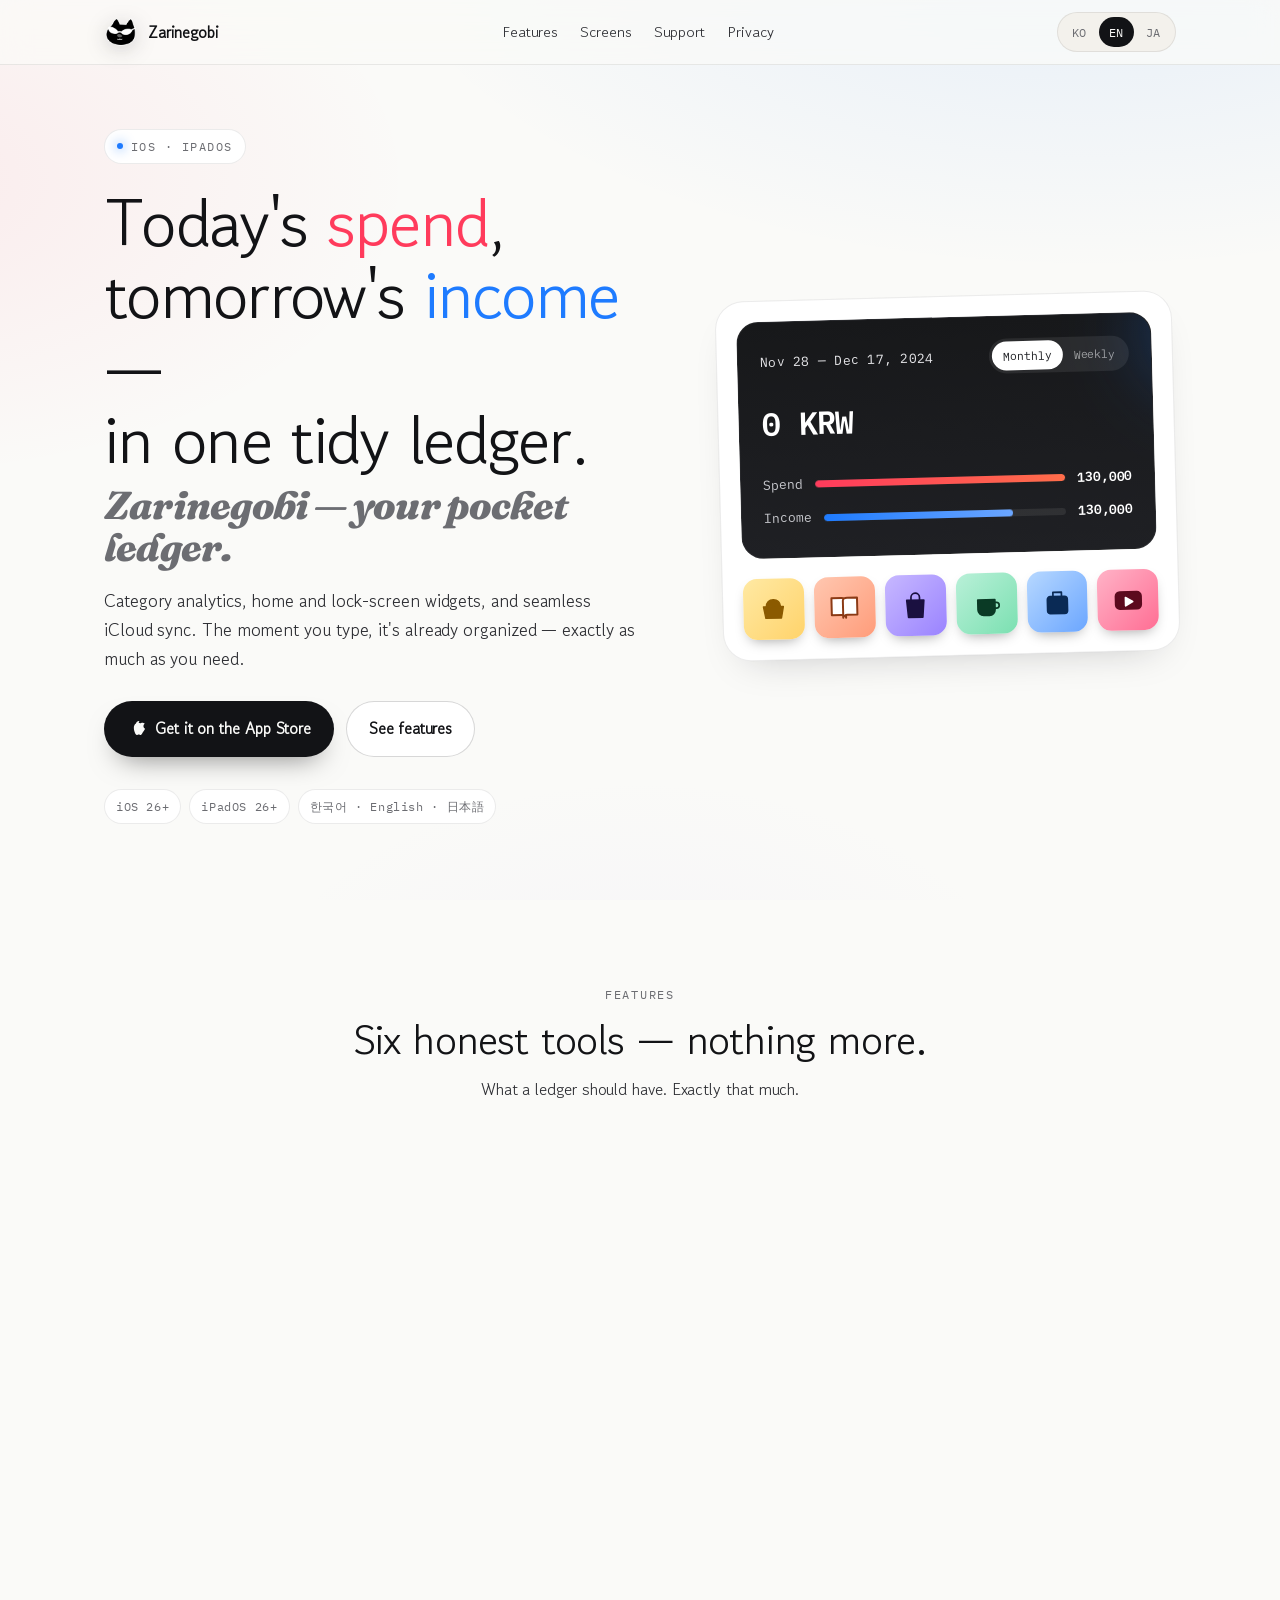
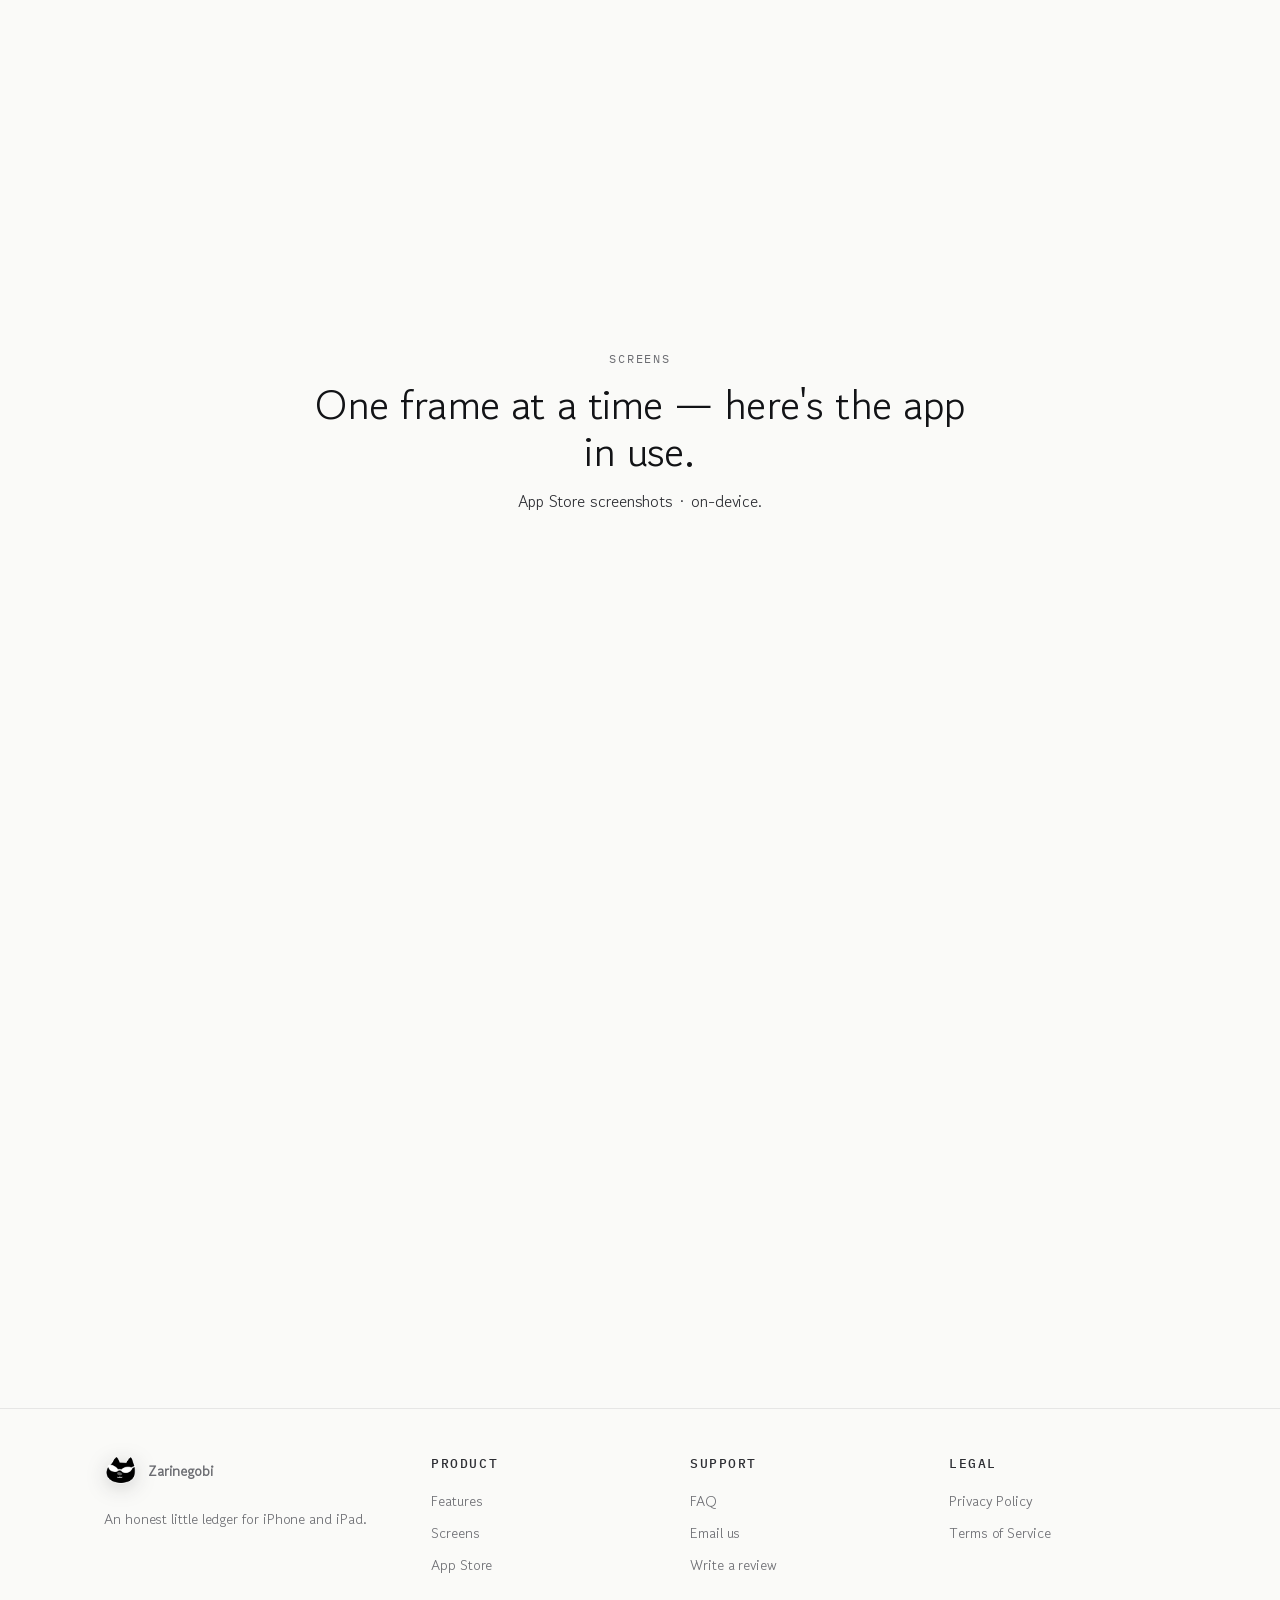
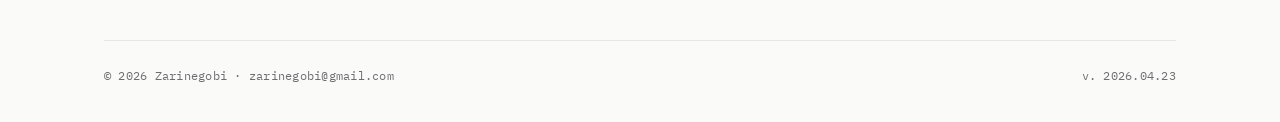
==== commit 00aacf4f: "fix: 랜딩 페이지 플랫폼·기능·용어 표기 정정 실제 앱 배포 상태와 웹사이트 주장의 불일치를 해소. 한/영/일 3개 랜딩을 동일한 기준으로 일괄 수정하고 README의 프로젝트" ====
--- a/en/index.html
+++ b/en/index.html
@@ -4,7 +4,7 @@
 <meta charset="UTF-8" />
 <meta name="viewport" content="width=device-width, initial-scale=1.0, viewport-fit=cover" />
 <title>Zarinegobi — A pocket ledger for thrifty souls</title>
-<meta name="description" content="A Swift 6 Strict Concurrency money-tracking app for iOS, macOS, and watchOS. Category analytics, widgets, Apple Watch, Siri Shortcut, iCloud sync." />
+<meta name="description" content="A money-tracking app for iPhone and iPad. Category analytics, home & lock-screen widgets, and seamless iCloud sync." />
 <meta name="theme-color" content="#0A0A0B" media="(prefers-color-scheme: dark)" />
 <meta name="theme-color" content="#FAFAF8" media="(prefers-color-scheme: light)" />
 <link rel="canonical" href="https://project-strict-money-checking.github.io/en/" />
@@ -15,10 +15,12 @@
 <meta property="og:type" content="website" />
 <meta property="og:locale" content="en_US" />
 <meta property="og:title" content="Zarinegobi — A pocket ledger for thrifty souls" />
-<meta property="og:description" content="Category analytics, home widgets, Apple Watch, Siri Shortcut, and iCloud sync in one tidy little ledger." />
+<meta property="og:description" content="Category analytics, home & lock-screen widgets, and seamless iCloud sync — in one tidy little ledger." />
 <meta property="og:url" content="https://project-strict-money-checking.github.io/en/" />
 <meta property="og:site_name" content="Zarinegobi" />
 <meta name="twitter:card" content="summary_large_image" />
+<link rel="icon" type="image/png" href="/assets/images/gobi.png" />
+<link rel="apple-touch-icon" href="/assets/images/gobi.png" />
 <link rel="stylesheet" href="/assets/css/style.css" />
 </head>
 <body>
@@ -26,14 +28,7 @@
 <header class="site-header">
   <div class="container">
     <a class="brand" href="/en/" aria-label="Zarinegobi home">
-      <span class="brand-mark" aria-hidden="true">
-        <svg viewBox="0 0 24 24" fill="none" stroke="#fff" stroke-width="1.6" stroke-linecap="round" stroke-linejoin="round">
-          <path d="M4 9 6 5l3 2h6l3-2 2 4v8a2 2 0 0 1-2 2H6a2 2 0 0 1-2-2V9Z"/>
-          <circle cx="9" cy="13" r="1" fill="#fff" stroke="none"/>
-          <circle cx="15" cy="13" r="1" fill="#fff" stroke="none"/>
-          <path d="M10.5 16c.5.5 1 .7 1.5.7s1-.2 1.5-.7"/>
-        </svg>
-      </span>
+      <img class="brand-mark" src="/assets/images/gobi.png" alt="" width="34" height="34" />
       <span>Zarinegobi</span>
     </a>
     <nav class="nav" aria-label="Primary">
@@ -55,7 +50,7 @@
 <section class="hero">
   <div class="container hero-grid">
     <div class="hero-copy">
-      <span class="eyebrow reveal d1"><span class="dot"></span> iOS · macOS · watchOS</span>
+      <span class="eyebrow reveal d1"><span class="dot"></span> iOS · iPadOS</span>
       <h1 class="reveal d2">
         Today's <span class="accent-expense">spend</span>,<br />
         tomorrow's <span class="accent-income">income</span> —<br />
@@ -63,9 +58,8 @@
         <span class="en">Zarinegobi — your pocket ledger.</span>
       </h1>
       <p class="lead reveal d3">
-        A money-tracking app built with Swift 6 Strict Concurrency.
-        Category analytics, home widgets, Apple Watch, Siri Shortcut,
-        and iCloud sync — the moment you type, it's already organized.
+        Category analytics, home and lock-screen widgets, and seamless iCloud sync.
+        The moment you type, it's already organized — exactly as much as you need.
       </p>
       <div class="cta-row reveal d4">
         <a class="btn btn-primary" href="https://apps.apple.com/app/id6740001506" rel="noopener">
@@ -75,9 +69,8 @@
         <a class="btn btn-secondary" href="#features">See features</a>
       </div>
       <div class="platform-badges reveal d5">
-        <span>iOS 17+</span>
-        <span>macOS 14+</span>
-        <span>watchOS 10+</span>
+        <span>iOS 26+</span>
+        <span>iPadOS 26+</span>
         <span>한국어 · English · 日本語</span>
       </div>
     </div>
@@ -131,7 +124,7 @@
   <div class="container">
     <div class="section-head">
       <div class="tag">FEATURES</div>
-      <h2>Eight honest tools — nothing more.</h2>
+      <h2>Six honest tools — nothing more.</h2>
       <p>What a ledger should have. Exactly that much.</p>
     </div>
 
@@ -156,8 +149,8 @@
         <span class="feature-icon" style="--c1:#C7B8FF; --c2:#9A83FF">
           <svg viewBox="0 0 24 24" fill="none" stroke="#1A1040" stroke-width="1.8" stroke-linecap="round" stroke-linejoin="round"><path d="M4 18V9l8-5 8 5v9"/><path d="M9 18v-6h6v6"/></svg>
         </span>
-        <h3>Goals & budgets</h3>
-        <p>Set a monthly cap per category; get a nudge the moment you cross it.</p>
+        <h3>Spending goals</h3>
+        <p>Set a monthly spending goal per category and track how much is left.</p>
       </article>
 
       <article class="feature-card reveal d4">
@@ -168,48 +161,25 @@
         <p>This month's balance and latest spends, pinned to lock screen or home.</p>
       </article>
 
-      <article class="feature-card reveal d4">
-        <span class="feature-icon" style="--c1:#FFC7B0; --c2:#FF9C7A">
-          <svg viewBox="0 0 24 24" fill="none" stroke="#8B3A15" stroke-width="1.8" stroke-linecap="round" stroke-linejoin="round"><rect x="7" y="3" width="10" height="18" rx="3"/><circle cx="12" cy="18" r="0.8" fill="#8B3A15"/></svg>
-        </span>
-        <h3>Apple Watch</h3>
-        <p>Tap in an amount from your wrist — spontaneous spends never slip away.</p>
-      </article>
-
-      <article class="feature-card reveal d5">
-        <span class="feature-icon" style="--c1:#FFB3C7; --c2:#FF6E94">
-          <svg viewBox="0 0 24 24" fill="none" stroke="#5C0A1E" stroke-width="1.8" stroke-linecap="round" stroke-linejoin="round"><path d="M12 3a4 4 0 0 1 4 4v4a4 4 0 0 1-8 0V7a4 4 0 0 1 4-4Z"/><path d="M6 11a6 6 0 0 0 12 0M12 17v4"/></svg>
-        </span>
-        <h3>Siri Shortcut</h3>
-        <p>"Log 5,000 won for cafe" — one sentence, via App Intents.</p>
-      </article>
-
       <article class="feature-card reveal d5">
         <span class="feature-icon" style="--c1:#B7D8FF; --c2:#6BA6FF">
           <svg viewBox="0 0 24 24" fill="none" stroke="#0A2A55" stroke-width="1.8" stroke-linecap="round" stroke-linejoin="round"><path d="M6 10c-2 0-3 1.5-3 3.5S4.5 17 6.5 17H17a4 4 0 1 0-1-7.9A6 6 0 0 0 6 10Z"/></svg>
         </span>
         <h3>iCloud sync</h3>
-        <p>iPhone, iPad, Mac, and Watch share one account. Switch devices, keep your book.</p>
+        <p>iPhone and iPad share one account. Switch devices, keep your book.</p>
       </article>
 
       <article class="feature-card reveal d6">
         <span class="feature-icon" style="--c1:#FFE9A3; --c2:#FF9C7A">
           <svg viewBox="0 0 24 24" fill="none" stroke="#5C3800" stroke-width="1.8" stroke-linecap="round" stroke-linejoin="round"><path d="M4 6a2 2 0 0 1 2-2h12a2 2 0 0 1 2 2v12a2 2 0 0 1-2 2H6a2 2 0 0 1-2-2V6Z"/><path d="M8 10h8M8 14h5"/></svg>
         </span>
-        <h3>Shortcuts</h3>
+        <h3>Shortcut</h3>
         <p>Pin a frequent category to home — two taps to record.</p>
       </article>
     </div>
 
     <div class="mascot-strip reveal d6">
-      <svg class="mascot" viewBox="0 0 96 96" fill="none" aria-hidden="true">
-        <defs><linearGradient id="g" x1="0" x2="1" y1="0" y2="1"><stop offset="0" stop-color="#1E7BFF"/><stop offset="1" stop-color="#6BA6FF"/></linearGradient></defs>
-        <path d="M20 34 L30 20 L40 32 H56 L66 20 L76 34 V66 a10 10 0 0 1 -10 10 H30 a10 10 0 0 1 -10 -10 Z" fill="none" stroke="url(#g)" stroke-width="3" stroke-linejoin="round"/>
-        <circle cx="38" cy="50" r="3" fill="#1E7BFF"/>
-        <circle cx="58" cy="50" r="3" fill="#1E7BFF"/>
-        <path d="M44 60 Q48 64 52 60" stroke="#1E7BFF" stroke-width="2.4" stroke-linecap="round" fill="none"/>
-        <path d="M32 56 h4 M60 56 h4" stroke="#1E7BFF" stroke-width="1.6" stroke-linecap="round"/>
-      </svg>
+      <img class="mascot" src="/assets/images/gobi.png" alt="" width="88" height="88" />
       <p>
         Meet <strong>Gobi</strong>, the blue cat who sits beside your ledger.
         When a splurge tries to sneak past, Gobi gives it the side-eye.
@@ -239,12 +209,10 @@
   <div class="container">
     <div class="about-col">
       <div class="brand" style="margin-bottom: 10px;">
-        <span class="brand-mark" aria-hidden="true">
-          <svg viewBox="0 0 24 24" fill="none" stroke="#fff" stroke-width="1.6" stroke-linecap="round" stroke-linejoin="round"><path d="M4 9 6 5l3 2h6l3-2 2 4v8a2 2 0 0 1-2 2H6a2 2 0 0 1-2-2V9Z"/><circle cx="9" cy="13" r="1" fill="#fff" stroke="none"/><circle cx="15" cy="13" r="1" fill="#fff" stroke="none"/></svg>
-        </span>
+        <img class="brand-mark" src="/assets/images/gobi.png" alt="" width="34" height="34" />
         <span>Zarinegobi</span>
       </div>
-      <p>A Swift 6 Strict Concurrency ledger for iOS, macOS, and watchOS.</p>
+      <p>An honest little ledger for iPhone and iPad.</p>
     </div>
     <div>
       <h4>Product</h4>
@@ -267,11 +235,10 @@
       <ul>
         <li><a href="/privacy/en.html">Privacy Policy</a></li>
         <li><a href="/terms/en.html">Terms of Service</a></li>
-        <li><a href="https://github.com/HoJongE" rel="noopener">GitHub</a></li>
       </ul>
     </div>
     <div class="legal-line">
-      <span>© 2026 Jaeyong Lee · zarinegobi@gmail.com</span>
+      <span>© 2026 Zarinegobi · zarinegobi@gmail.com</span>
       <span>v. 2026.04.23</span>
     </div>
   </div>
--- a/assets/css/style.css
+++ b/assets/css/style.css
@@ -138,14 +138,13 @@
 .brand-mark {
   width: 34px;
   height: 34px;
-  border-radius: 10px;
-  background: linear-gradient(135deg, #1E7BFF 0%, #6BA6FF 100%);
-  display: inline-flex;
-  align-items: center;
-  justify-content: center;
-  box-shadow: 0 6px 14px -6px rgba(30, 123, 255, 0.6);
-}
-.brand-mark svg { width: 22px; height: 22px; }
+  display: inline-block;
+  object-fit: contain;
+  filter: drop-shadow(0 4px 10px rgba(0, 0, 0, 0.25));
+}
+@media (prefers-color-scheme: light) {
+  .brand-mark { filter: drop-shadow(0 4px 10px rgba(20, 20, 30, 0.18)); }
+}
 .nav {
   display: flex;
   gap: 22px;
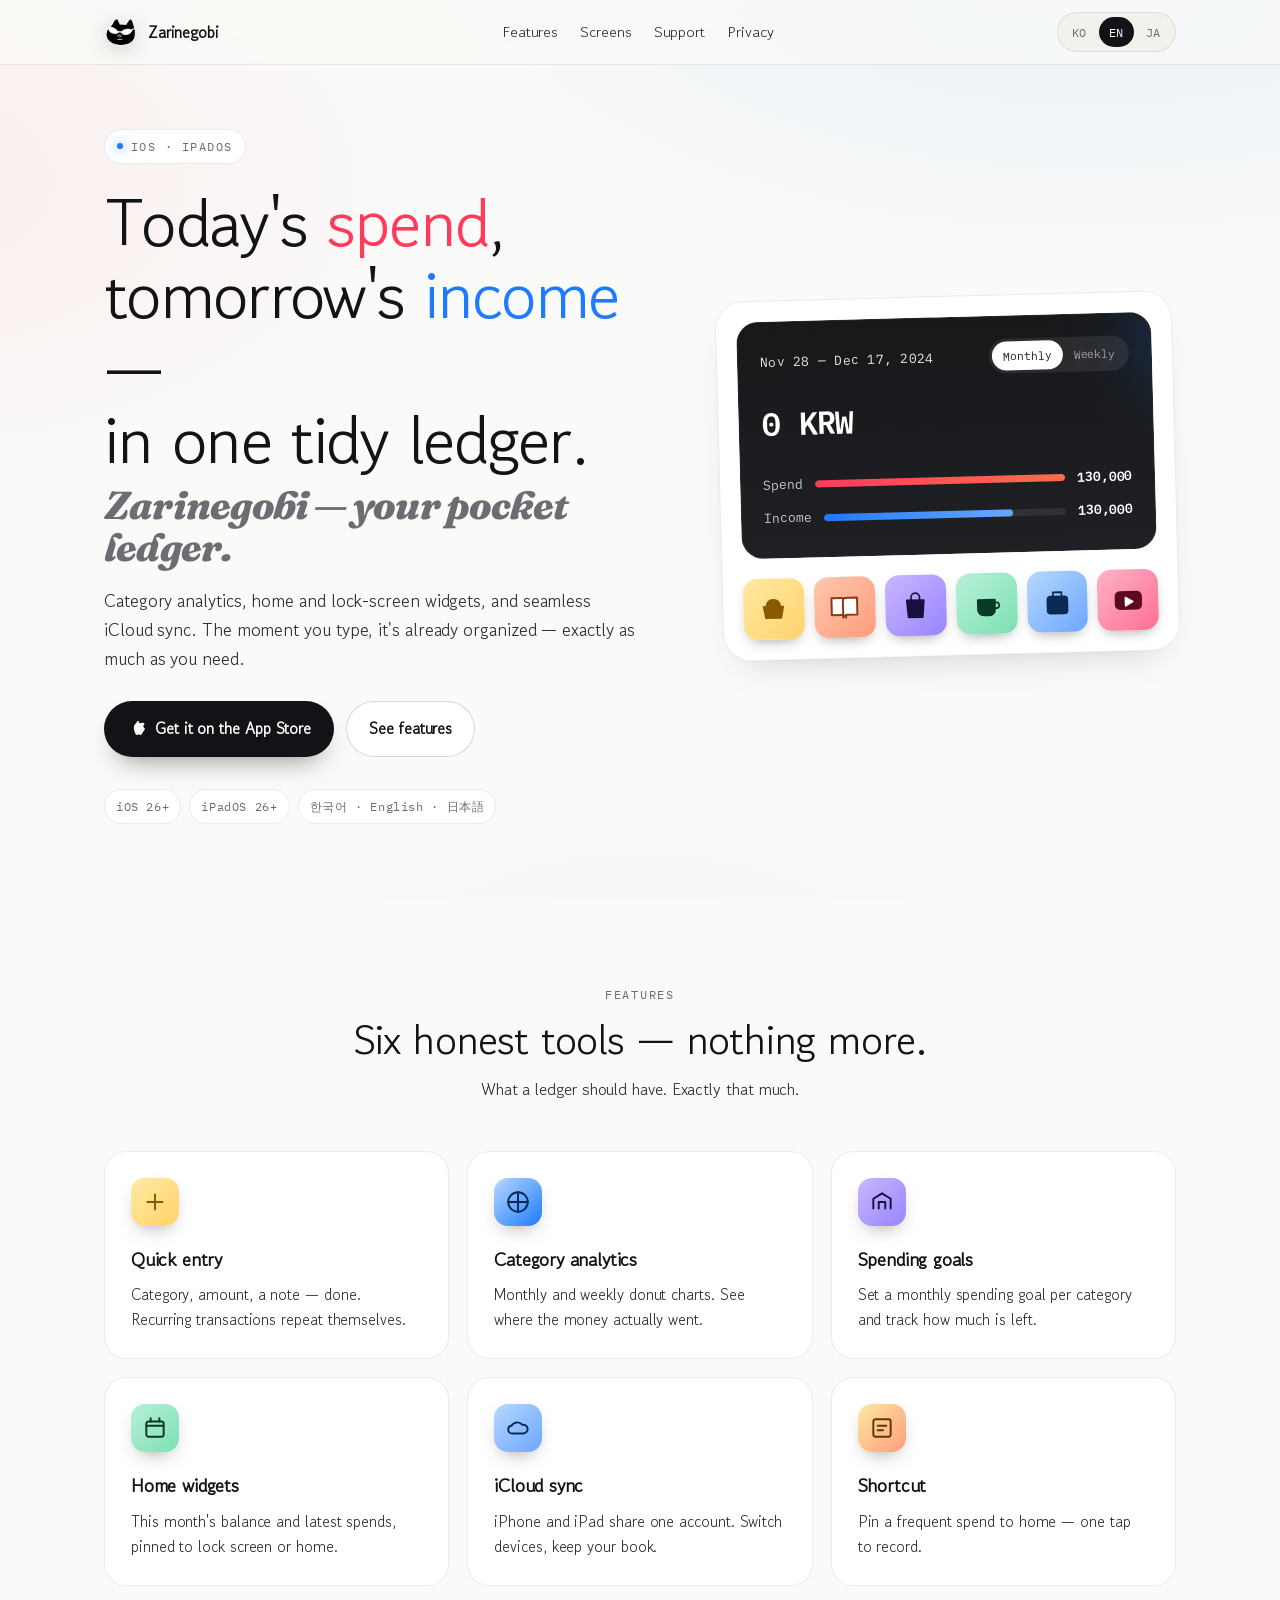
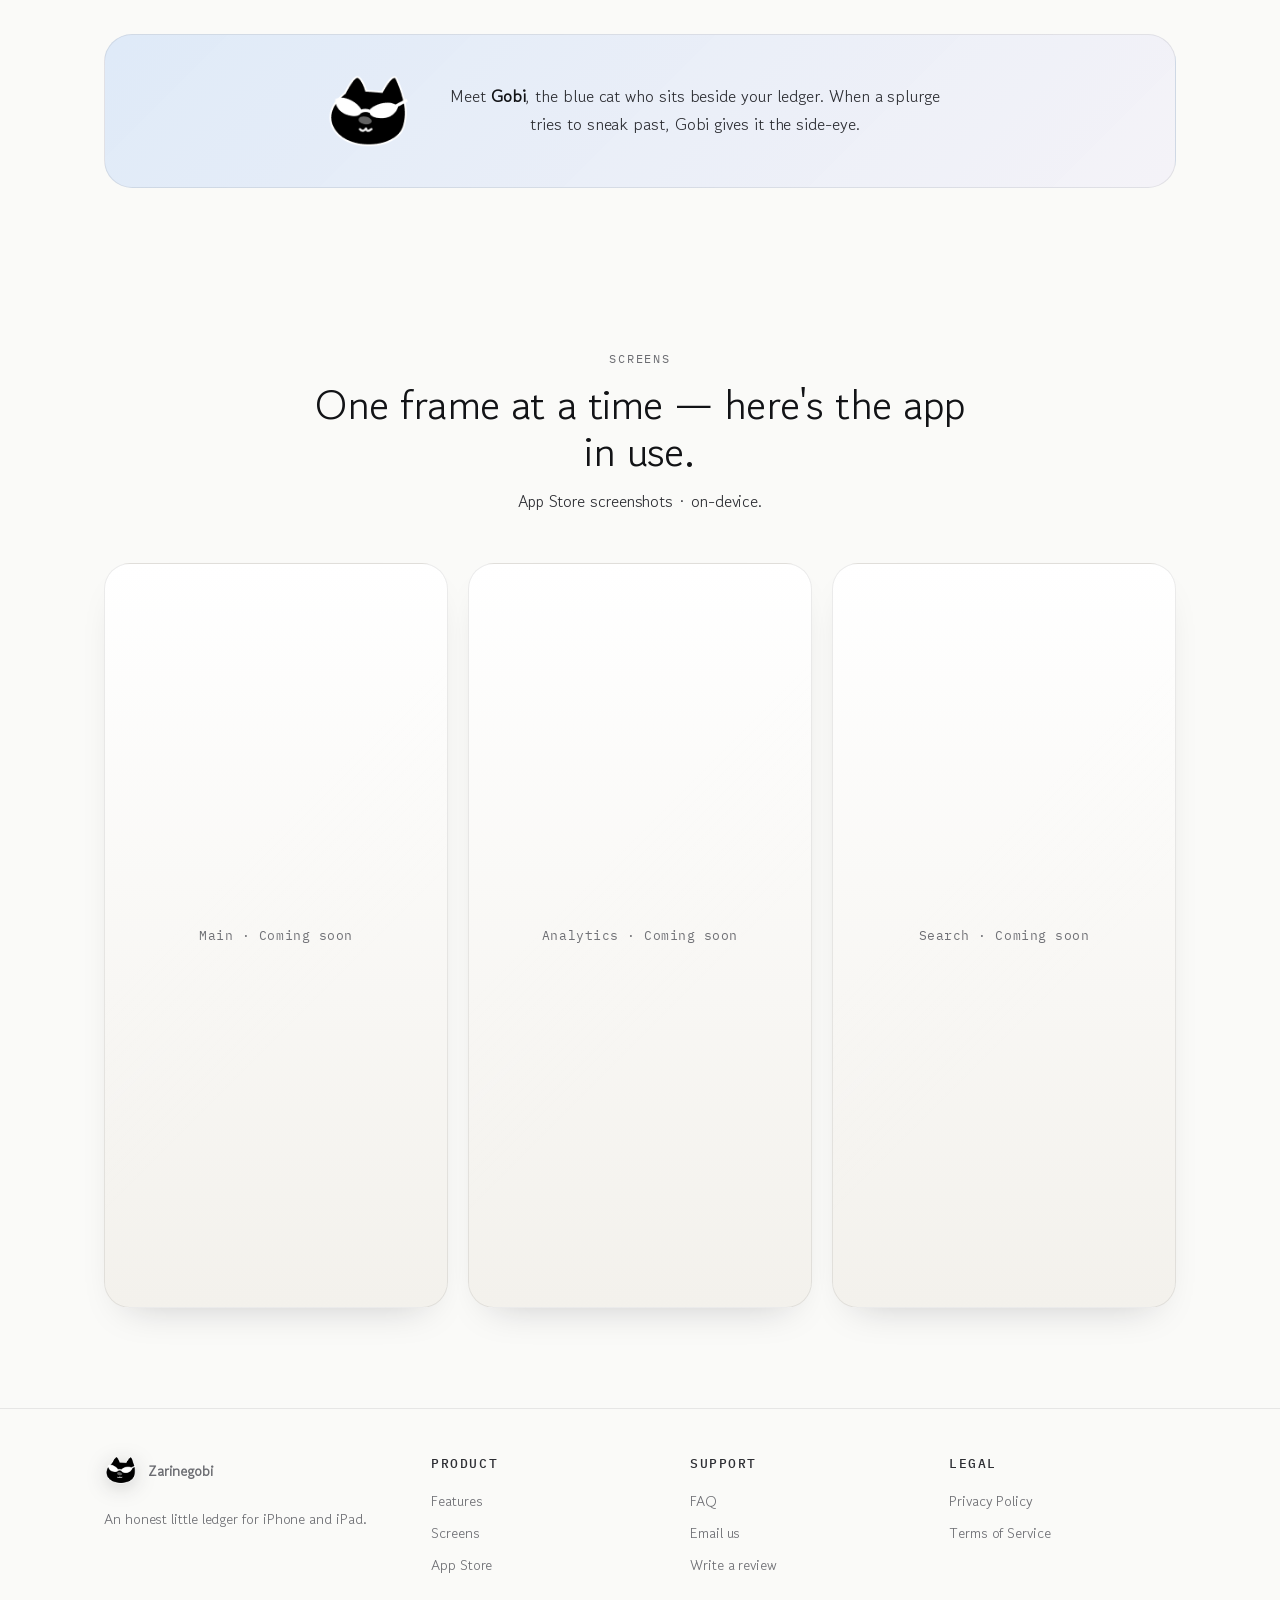
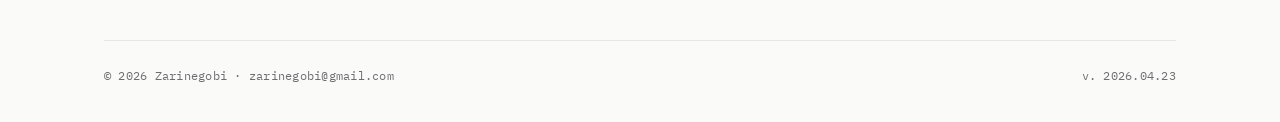
==== commit 02c8ef4a: "fix: Shortcut 카드 문구를 실제 동작에 맞춰 정정 앱의 Shortcut은 "카테고리 프리셋"이 아니라 "자주 쓰는 지출 프리셋"이며, 홈 화면 ShortcutListWi" ====
--- a/en/index.html
+++ b/en/index.html
@@ -174,7 +174,7 @@
           <svg viewBox="0 0 24 24" fill="none" stroke="#5C3800" stroke-width="1.8" stroke-linecap="round" stroke-linejoin="round"><path d="M4 6a2 2 0 0 1 2-2h12a2 2 0 0 1 2 2v12a2 2 0 0 1-2 2H6a2 2 0 0 1-2-2V6Z"/><path d="M8 10h8M8 14h5"/></svg>
         </span>
         <h3>Shortcut</h3>
-        <p>Pin a frequent category to home — two taps to record.</p>
+        <p>Pin a frequent spend to home — one tap to record.</p>
       </article>
     </div>
 
